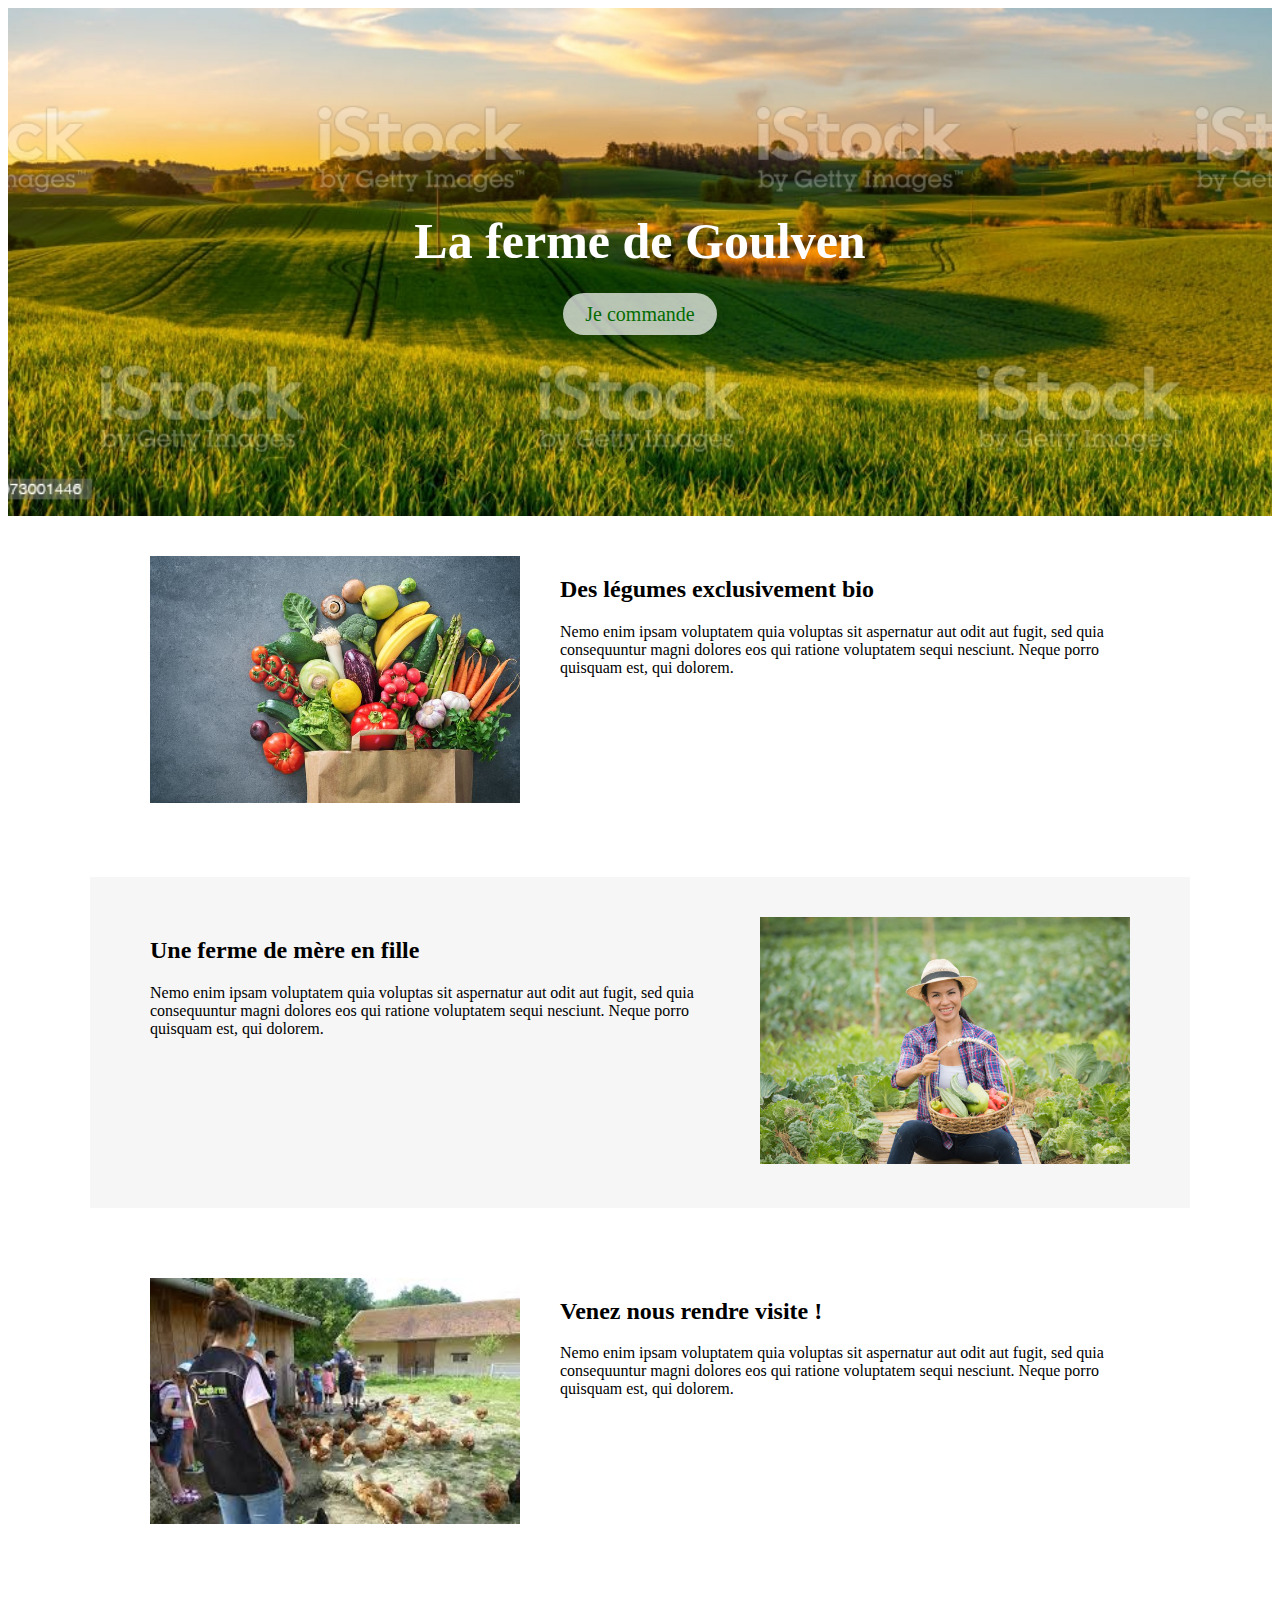
==== accueil.html @ 23bf7461 "Added primary button in hero banner" ====
<!DOCTYPE html>
<html>
<head>
  <meta charset="UTF-8">
  <title>La ferme de Goulven</title>
  <meta name="viewport" content="width=device-width, initial-scale=1">
  <link rel="stylesheet" href="css/style.css">
</head>
<body>
  <!-- hero banner -->
  <div class="banner" style="background-image: url(images/champs-istock.jpg);">
    <div class="container">
      <h1>La ferme de Goulven</h1>
      <p><a href="https://www.lemonde.fr/" id="primary-btn">Je commande</a></p>
    </div>
  </div>

  <div class="container">
    <!-- Section 1/ Des legumes bio -->
    <div class="home-card">
      <div>
        <img src="images/legumes-bio.jpg " class="home-card-img" alt="">
      </div>
      <div class="home-card-text">
        <h2>Des légumes exclusivement bio</h2>
        <p>Nemo enim ipsam voluptatem quia voluptas sit aspernatur aut odit aut fugit, sed quia consequuntur magni dolores eos qui ratione voluptatem sequi nesciunt. Neque porro quisquam est, qui dolorem.</p>
      </div>
    </div>
    <!-- Section 2/ Un ferme de mère en fille -->
    <div class="home-card-grey">
      <div class="home-card-text">
        <h2>Une ferme de mère en fille</h2>
        <p>Nemo enim ipsam voluptatem quia voluptas sit aspernatur aut odit aut fugit, sed quia consequuntur magni dolores eos qui ratione voluptatem sequi nesciunt. Neque porro quisquam est, qui dolorem.</p>
      </div>
      <div>
        <img src="images/agricultrice.jpg" class="home-card-img" alt="">
      </div>
    </div>
    <!-- Section 3/ Venez nous rendre visite !  -->
    <div class="home-card">
      <div>
        <img src="images/visite-ferme.jpg" class="home-card-img" alt="">
      </div>
      <div class="home-card-text">
        <h2>Venez nous rendre visite !</h2>
        <p>Nemo enim ipsam voluptatem quia voluptas sit aspernatur aut odit aut fugit, sed quia consequuntur magni dolores eos qui ratione voluptatem sequi nesciunt. Neque porro quisquam est, qui dolorem.</p>
      </div>
    </div>
  </div>
</body>
</html>
---- css/style.css ----
/* Fonts */
/*@import url('https://fonts.googleapis.com/css?family=Open+Sans:400,700|Poppins:700');*/

/* Custom designs */
@import url(components/banner.css);
/*@import url(components/buttons.css);*/
@import url(components/home-card.css);
@import url(components/container.css);
/*@import url(components/footer.css);*/

/* Utilities */
/*body {*/
  /*margin: 0;*/
  /*font-family: Open Sans;*/
/*}*/

/*h1, h2, h3, h4 {*/
  /*font-family: Poppins;*/
/*}*/

/*a {*/
  /*text-decoration: none;*/
/*}*/

/*.text-center {*/
  /*text-align: center;*/
/*}*/
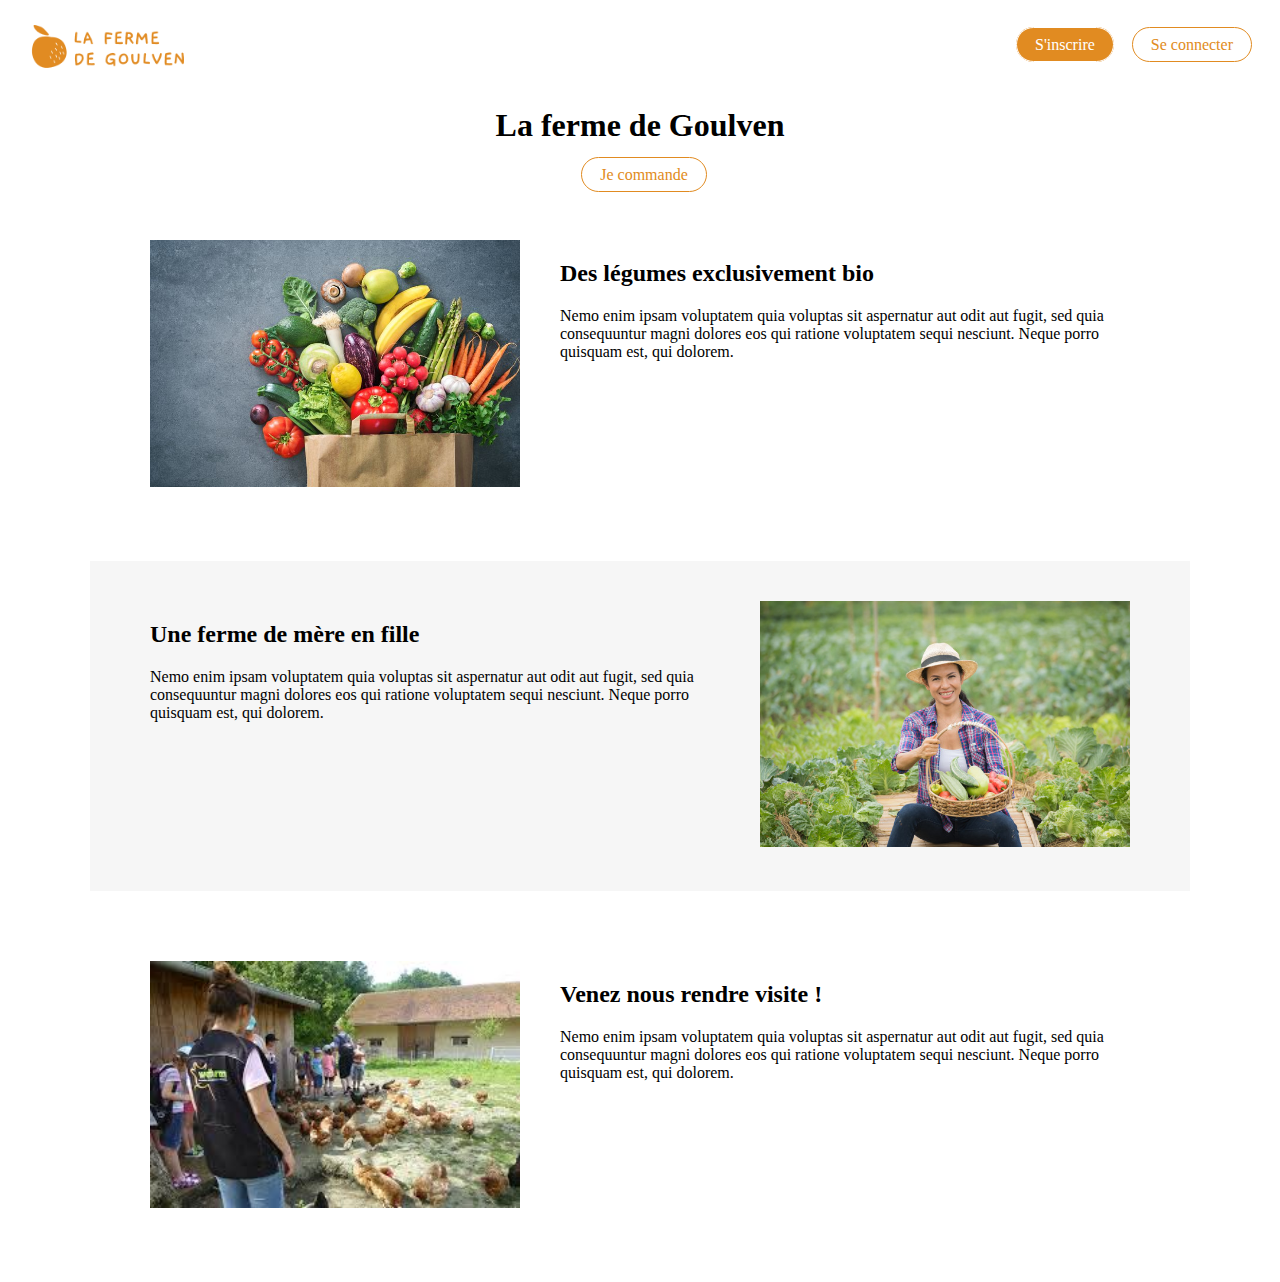
==== commit fd2faeb7: "Landing page with new logo" ====
--- a/accueil.html
+++ b/accueil.html
@@ -7,13 +7,36 @@
   <link rel="stylesheet" href="css/style.css">
 </head>
 <body>
+
+  <!-- Navbar -->
+  <div class="navbar-container menu-container flex-container space-between">
+    <!-- A gauche, le logo  -->
+    <div>
+      <img
+        src="images/logo-orange.png"
+        alt="[La fermette près de chez vous]"
+        width="160px"
+      />
+    </div>
+   <!-- A droite, les CtA -->
+    <div class="menu-container flex-end flex-container">
+      <div>
+        <p><a href="https://www.lemonde.fr/" class="primary-btn">S'inscrire</a></p>
+      </div>
+      <div>
+        <p><a href="https://www.lemonde.fr/" class="secondary-btn">Se connecter</a></p>
+      </div>
+    </div>
+  </div>
+
   <!-- hero banner -->
-  <div class="banner" style="background-image: url(images/champs-istock.jpg);">
+  <!-- <div class="banner" style="background-image: url(images/champs-istock.jpg);"> -->
     <div class="container">
       <h1>La ferme de Goulven</h1>
-      <p><a href="https://www.lemonde.fr/" id="primary-btn">Je commande</a></p>
+      <p><a href="https://www.lemonde.fr/" class="secondary-btn">Je commande</a></p>
     </div>
   </div>
+
 
   <div class="container">
     <!-- Section 1/ Des legumes bio -->
--- a/css/style.css
+++ b/css/style.css
@@ -3,10 +3,11 @@
 
 /* Custom designs */
 @import url(components/banner.css);
-/*@import url(components/buttons.css);*/
+@import url(components/button.css);
 @import url(components/home-card.css);
 @import url(components/container.css);
 /*@import url(components/footer.css);*/
+@import url(components/navbar.css);
 
 /* Utilities */
 /*body {*/
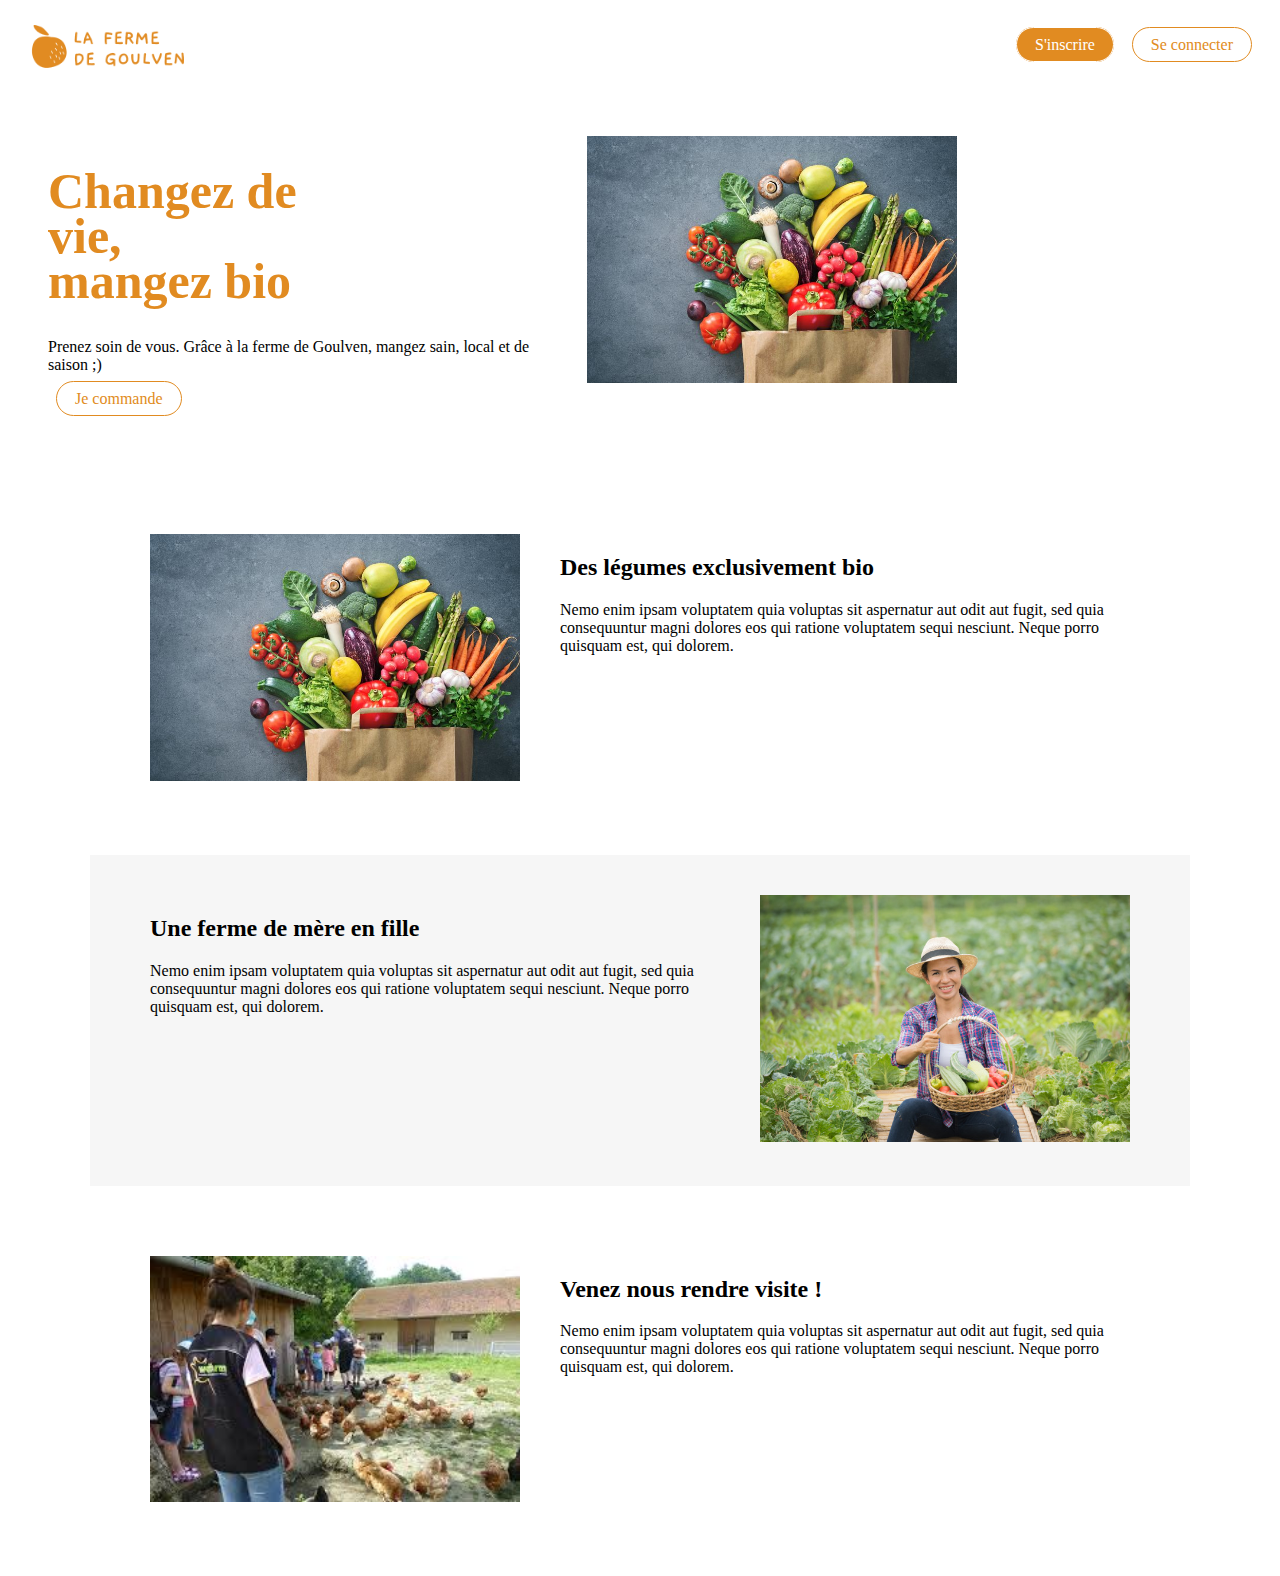
==== commit f6db823c: "Tests for Title as Le wagon website" ====
--- a/accueil.html
+++ b/accueil.html
@@ -31,9 +31,15 @@
 
   <!-- hero banner -->
   <!-- <div class="banner" style="background-image: url(images/champs-istock.jpg);"> -->
-    <div class="container">
-      <h1>La ferme de Goulven</h1>
-      <p><a href="https://www.lemonde.fr/" class="secondary-btn">Je commande</a></p>
+    <div class="home-card home-card-title flex-row width">
+      <div class="home-card-title-text">
+        <h1>Changez de vie, <br> mangez bio</h1>
+        <p>Prenez soin de vous. Grâce à la ferme de Goulven, mangez sain, local et de saison ;)</p>
+        <p><a href="https://www.lemonde.fr/" class="secondary-btn">Je commande</a></p>
+      </div>
+      <div class="home-card-title-pic">
+        <img src="images/legumes-bio.jpg " class="home-card-img" alt="">
+      </div>
     </div>
   </div>
 
